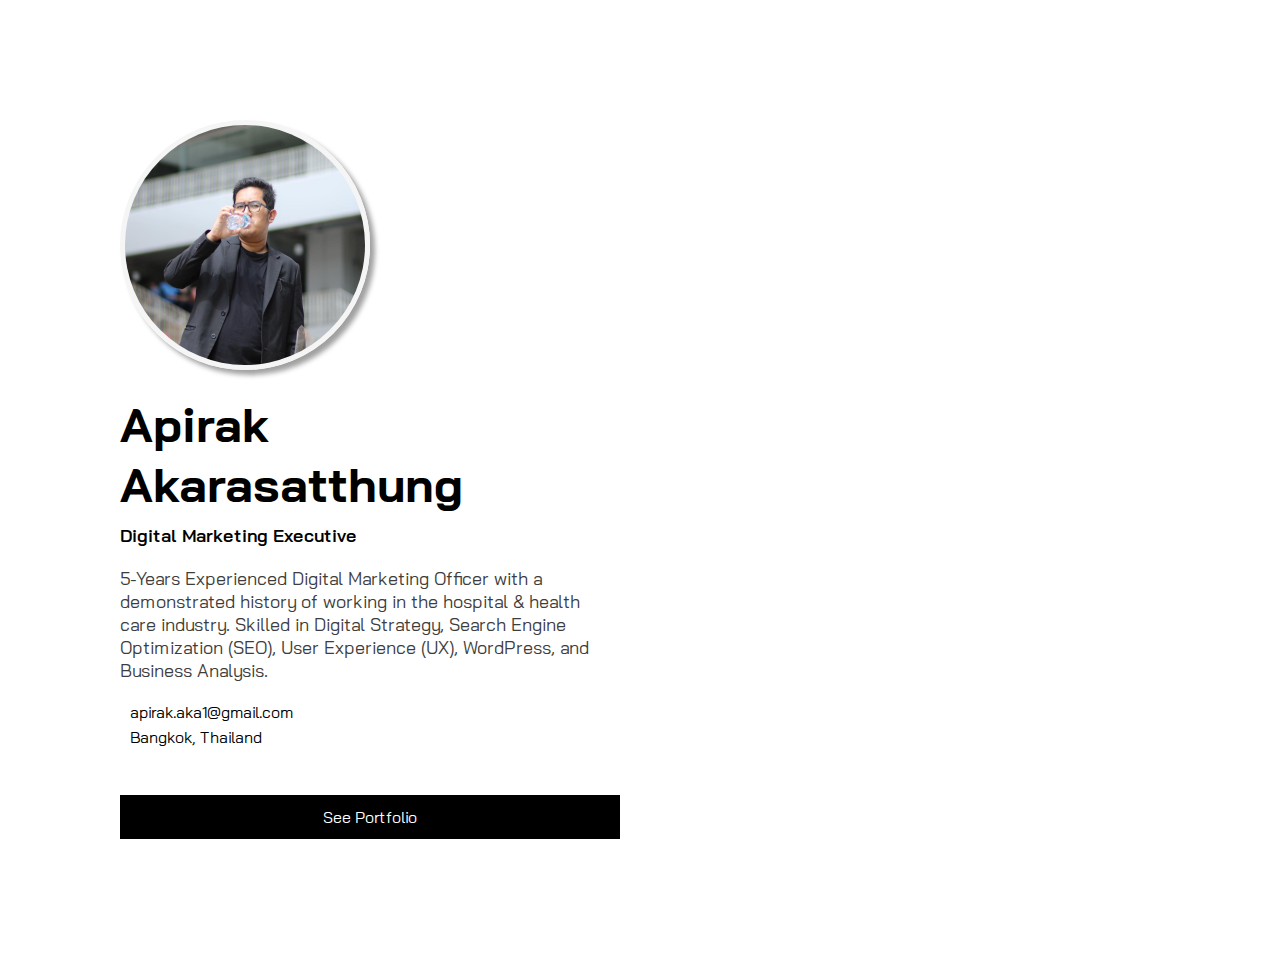
==== index.html @ 5342433a "Add files via upload" ====
<!DOCTYPE html>
<html>
    <head>
        <meta name="viewport" content="width=device-width, initial-scale=1.0" />
        <title>My Resume</title>
        <link rel="stylesheet" href="css/reset.css" />
        <link rel="stylesheet" href="css/main.css" />
        <link rel="preconnect" href="https://fonts.gstatic.com">
        <link href="https://fonts.googleapis.com/css2?family=Bai+Jamjuree:wght@300;400;500;600;700&display=swap" rel="stylesheet">
        <link rel="stylesheet" href="https://use.fontawesome.com/releases/v5.15.3/css/all.css" integrity="sha384-SZXxX4whJ79/gErwcOYf+zWLeJdY/qpuqC4cAa9rOGUstPomtqpuNWT9wdPEn2fk" crossorigin="anonymous">
    </head>
    <body>
        <div class="container">
            <div class="content">
        <img class="avatar" src="images/avatar.jpg" alt="Apirak">
        <h1 class="name">Apirak Akarasatthung</h1>
        <p class="job">Digital Marketing Executive</p>
        <p class="about">
            5-Years Experienced Digital Marketing Officer with a demonstrated history of working in the hospital & health care industry. Skilled in Digital Strategy, Search Engine Optimization (SEO), User Experience (UX), WordPress, and Business Analysis. 
        </p>
        <ul class="contact">
            <li class="contact-item"><i class="fas fa-envelope contact-icon"></i>apirak.aka1@gmail.com</li>
            <li class="contact-item"><i class="fas fa-globe-asia contact-icon"></i>Bangkok, Thailand</li>
        </ul>
        <a class="button" href="work.html">See Portfolio</a>
            </div>
    </div>
    </body>
</html>
---- css/main.css ----
.container {
  background: linear-gradient(
      to right,
      rgba(255, 255, 255, 1),
      rgba(255, 255, 255, 0.95),
      rgba(255, 255, 255, 0.5)
    ),
    url("https://images.unsplash.com/photo-1498050108023-c5249f4df085?ixlib=rb-1.2.1&ixid=MXwxMjA3fDB8MHxwaG90by1wYWdlfHx8fGVufDB8fHw%3D&auto=format&fit=crop&w=1952&q=80");
  background-repeat: no-repeat;
  background-size: cover;
  background-position: bottom;
  min-height: 100vh;
  padding: 120px;
}

@media screen and (max-width: 768px) {
  .container {
    padding: 48px;
  }
}

.content {
  max-width: 500px;
}

body {
  font-family: "Bai Jamjuree", sans-serif;
}

.avatar {
  width: 250px;
  margin-bottom: 20px;
  border-radius: 50%;
  box-shadow: 5px 5px 5px 0px rgb(161, 161, 161);
  border: solid 5px whitesmoke;
}
.name {
  font-size: 48px;
  text-transform: capitalize;
  font-weight: 700;
  margin-bottom: 10px;
}

@media screen and (max-width: 768px) {
  .name {
    font-size: 36px;
  }
}

.job {
  font-size: 18px;
  font-weight: 600;
  margin-bottom: 20px;
}

.about {
  font-size: 18px;
  font-weight: 400;
  color: #3d3d3d;
  margin-bottom: 20px;
}

.contact {
  margin-bottom: 48px;
}

.contact-item {
  margin-bottom: 5px;
}

.contact-icon {
  margin-right: 10px;
  width: 16px;
}

.button {
  display: block;
  width: 100%;
  background-color: black;
  color: white;
  padding: 12px 20px;
  text-align: center;
  text-decoration: none;
}

.button:hover {
  background-color: whitesmoke;
  color: #3d3d3d;
}

.title {
  font-size: 60px;
  text-align: center;
  font-weight: 700;
  margin-bottom: 20px;
}

.portfolio-item {
  margin: 10px 0px;
}
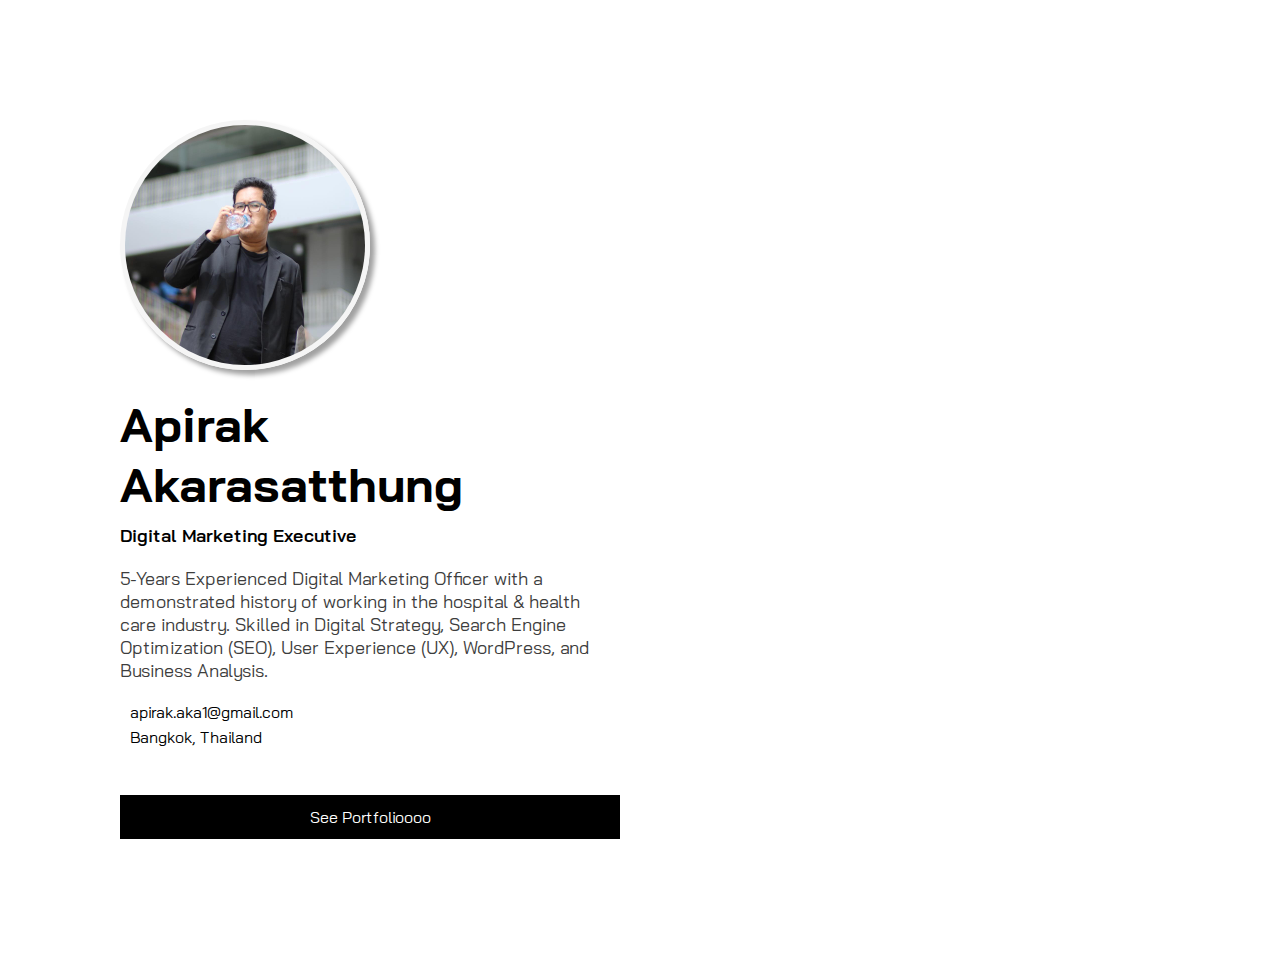
==== commit 19b3e7c9: "Update index.html" ====
--- a/index.html
+++ b/index.html
@@ -22,7 +22,7 @@
             <li class="contact-item"><i class="fas fa-envelope contact-icon"></i>apirak.aka1@gmail.com</li>
             <li class="contact-item"><i class="fas fa-globe-asia contact-icon"></i>Bangkok, Thailand</li>
         </ul>
-        <a class="button" href="work.html">See Portfolio</a>
+        <a class="button" href="work.html">See Portfolioooo</a>
             </div>
     </div>
     </body>
--- a/css/main.css
+++ b/css/main.css
@@ -97,4 +97,5 @@
 
 .portfolio-item {
   margin: 10px 0px;
+  width: auto;
 }
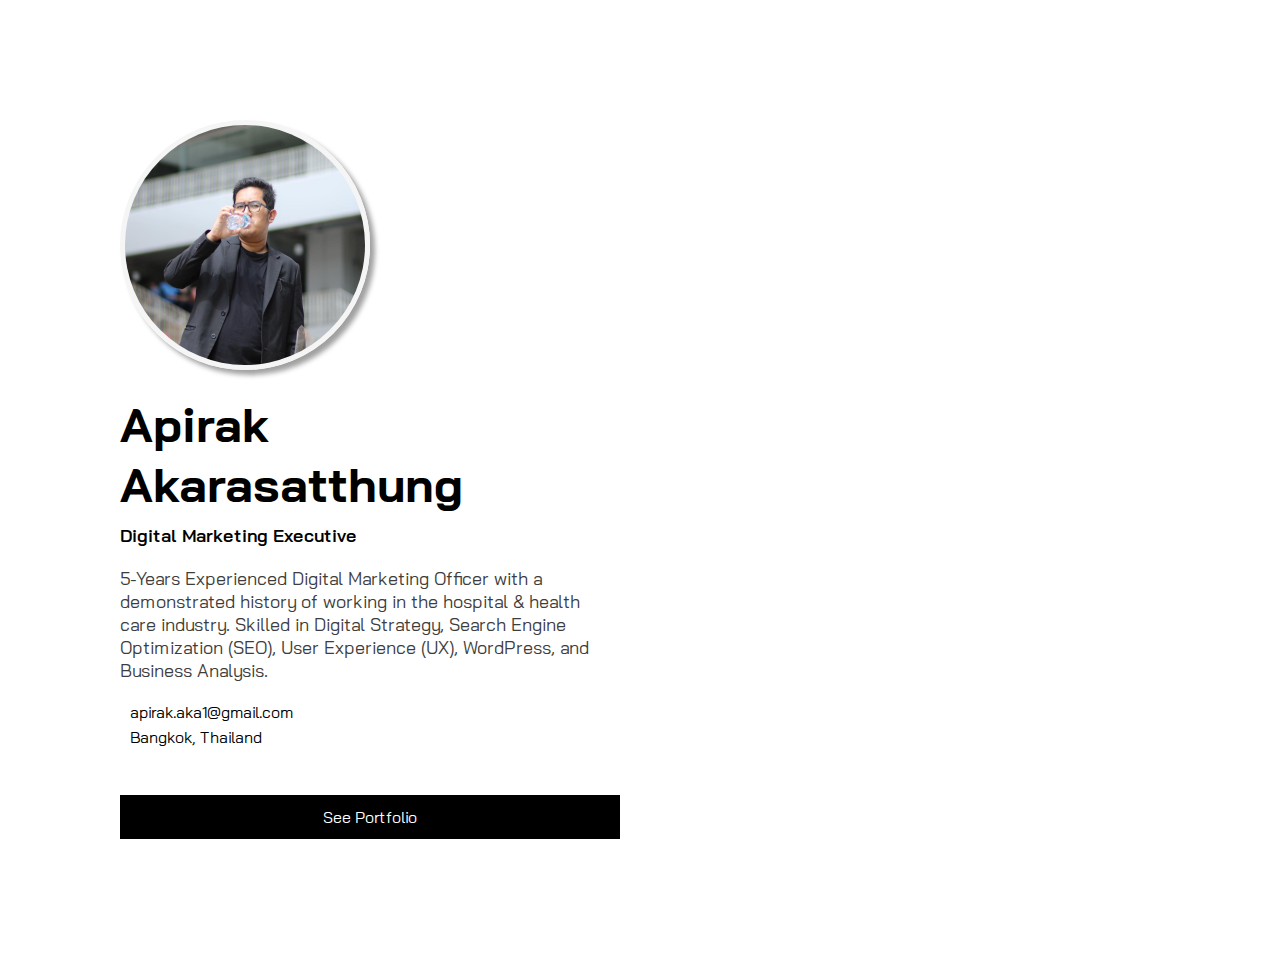
==== commit c7ac6989: "Update Index.html" ====
--- a/index.html
+++ b/index.html
@@ -22,7 +22,7 @@
             <li class="contact-item"><i class="fas fa-envelope contact-icon"></i>apirak.aka1@gmail.com</li>
             <li class="contact-item"><i class="fas fa-globe-asia contact-icon"></i>Bangkok, Thailand</li>
         </ul>
-        <a class="button" href="work.html">See Portfolioooo</a>
+        <a class="button" href="work.html">See Portfolio</a>
             </div>
     </div>
     </body>
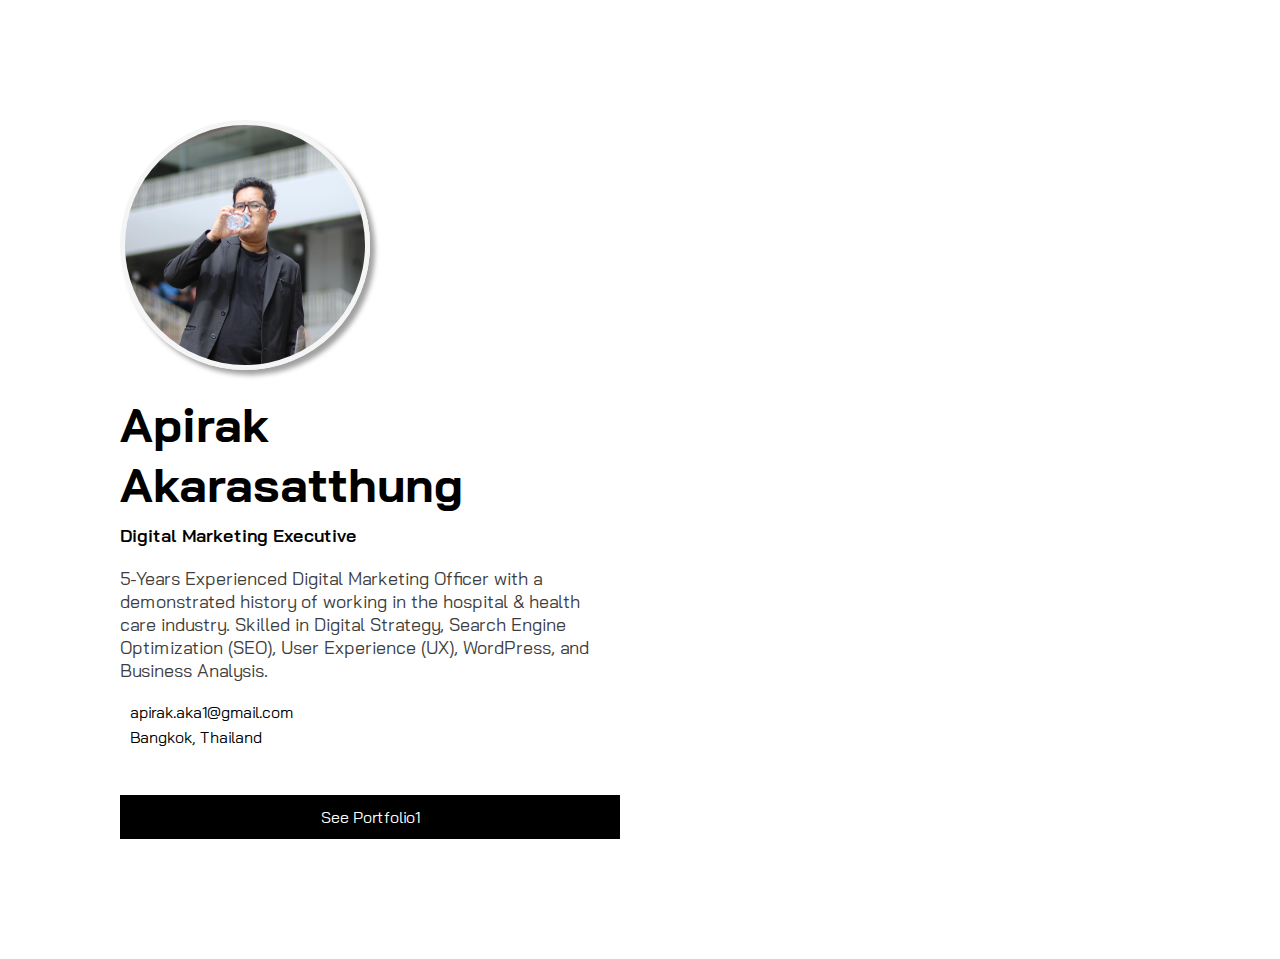
==== commit ab745a12: "Edit" ====
--- a/index.html
+++ b/index.html
@@ -22,7 +22,7 @@
             <li class="contact-item"><i class="fas fa-envelope contact-icon"></i>apirak.aka1@gmail.com</li>
             <li class="contact-item"><i class="fas fa-globe-asia contact-icon"></i>Bangkok, Thailand</li>
         </ul>
-        <a class="button" href="work.html">See Portfolio</a>
+        <a class="button" href="work.html">See Portfolio1</a>
             </div>
     </div>
     </body>
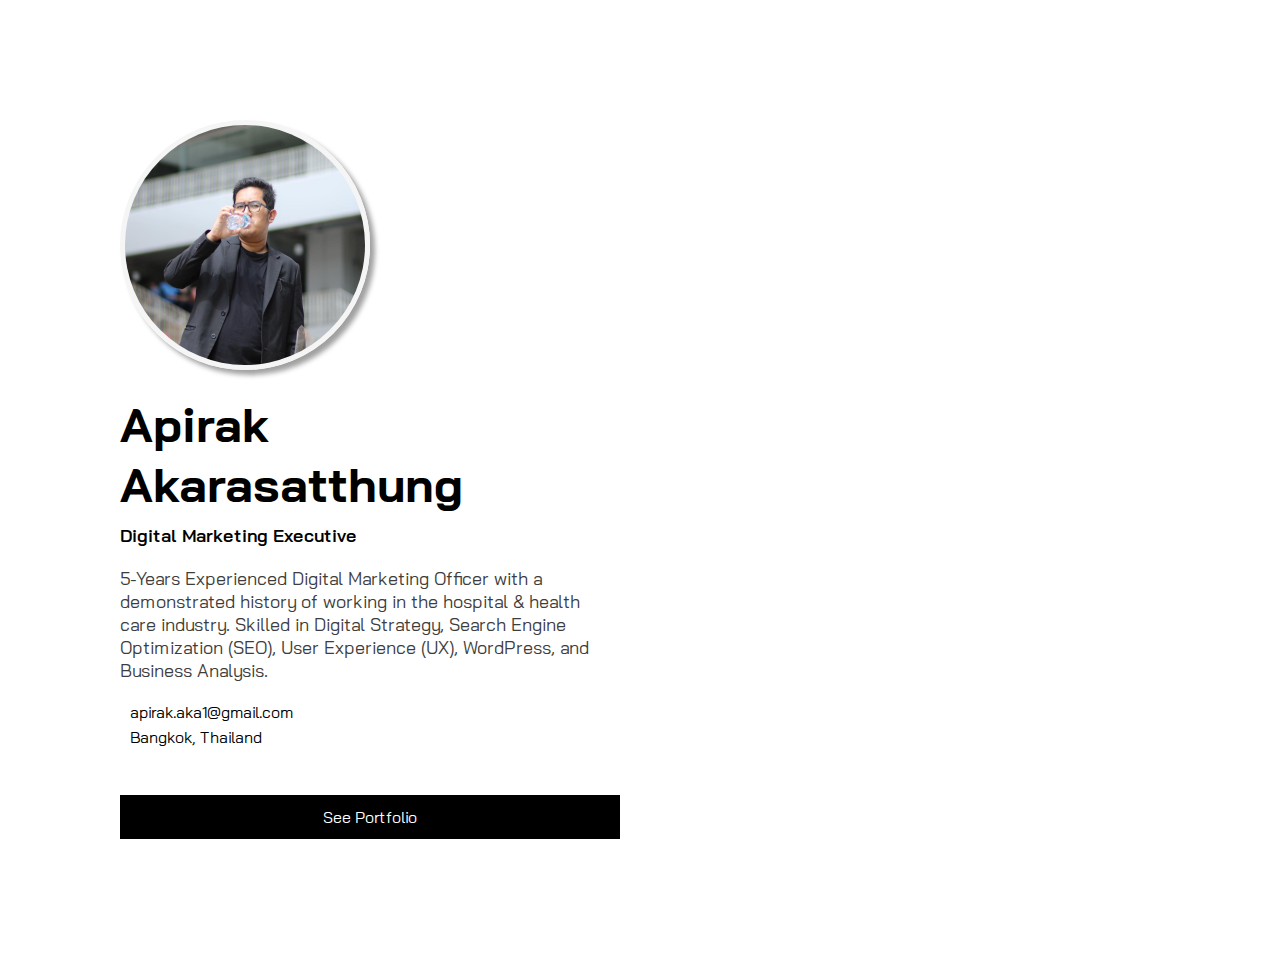
==== commit 95314e61: "Edit Test" ====
--- a/index.html
+++ b/index.html
@@ -22,7 +22,7 @@
             <li class="contact-item"><i class="fas fa-envelope contact-icon"></i>apirak.aka1@gmail.com</li>
             <li class="contact-item"><i class="fas fa-globe-asia contact-icon"></i>Bangkok, Thailand</li>
         </ul>
-        <a class="button" href="work.html">See Portfolio1</a>
+        <a class="button" href="work.html">See Portfolio</a>
             </div>
     </div>
     </body>
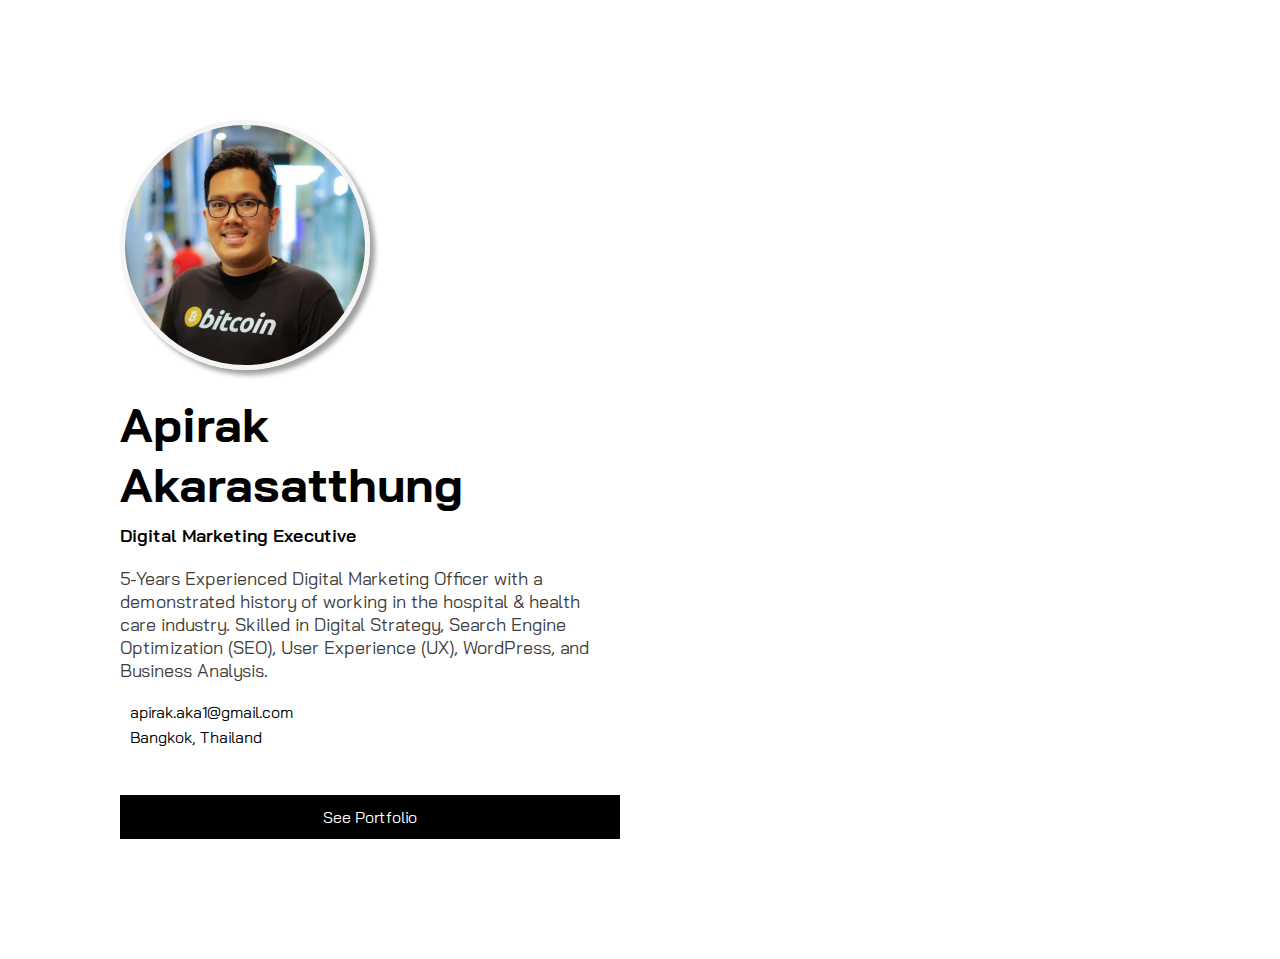
==== commit 81eddd92: "Update with Image" ====
--- a/index.html
+++ b/index.html
@@ -12,7 +12,7 @@
     <body>
         <div class="container">
             <div class="content">
-        <img class="avatar" src="images/avatar.jpg" alt="Apirak">
+        <img class="avatar" src="images/avatar2023.jpg" alt="Apirak">
         <h1 class="name">Apirak Akarasatthung</h1>
         <p class="job">Digital Marketing Executive</p>
         <p class="about">
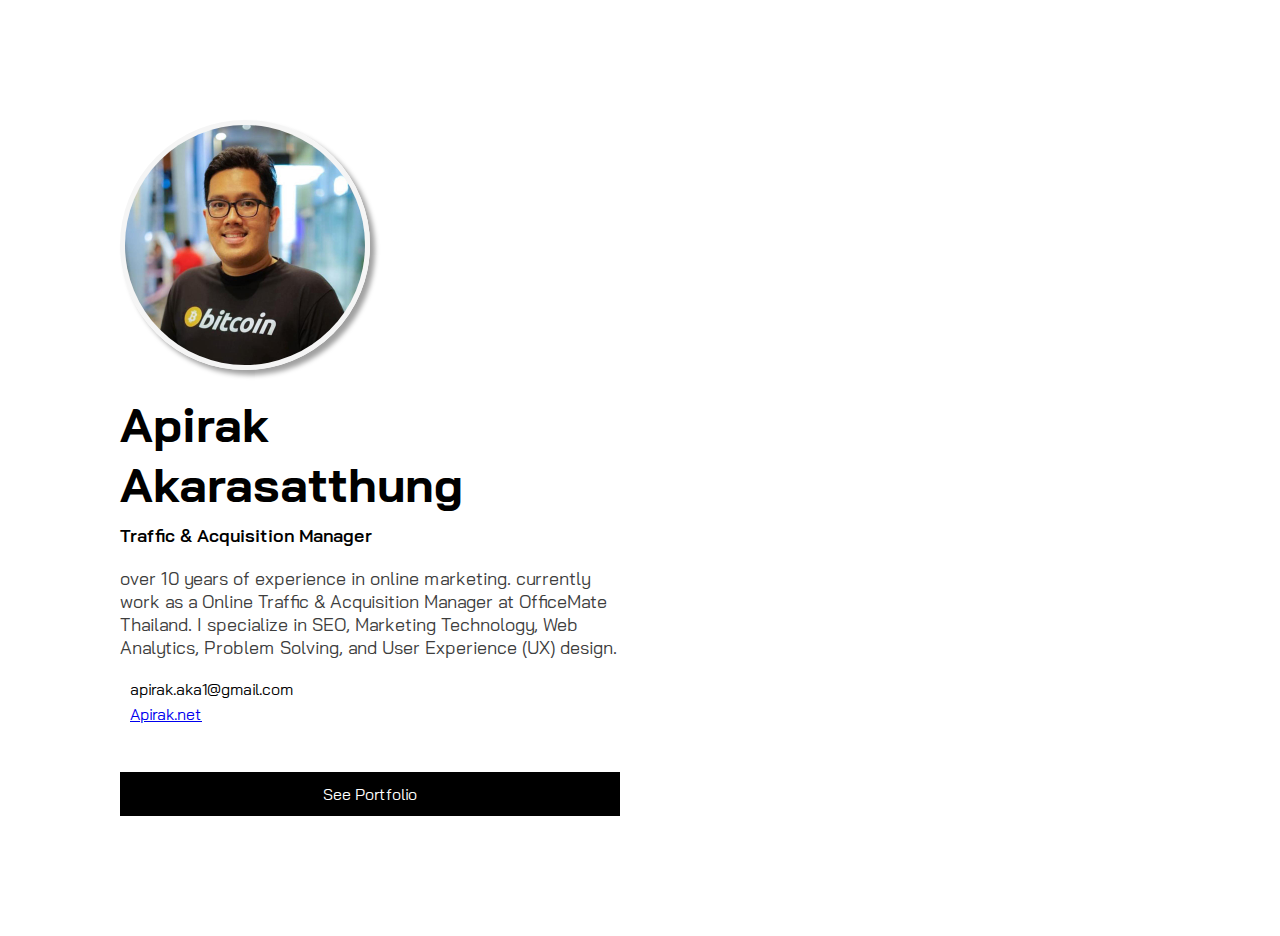
==== commit 5afb7b67: "Update Profile & Contact" ====
--- a/index.html
+++ b/index.html
@@ -14,13 +14,13 @@
             <div class="content">
         <img class="avatar" src="images/avatar2023.jpg" alt="Apirak">
         <h1 class="name">Apirak Akarasatthung</h1>
-        <p class="job">Digital Marketing Executive</p>
+        <p class="job">Traffic & Acquisition Manager</p>
         <p class="about">
-            5-Years Experienced Digital Marketing Officer with a demonstrated history of working in the hospital & health care industry. Skilled in Digital Strategy, Search Engine Optimization (SEO), User Experience (UX), WordPress, and Business Analysis. 
+            over 10 years of experience in online marketing. currently work as a Online Traffic & Acquisition Manager at OfficeMate Thailand. I specialize in SEO, Marketing Technology, Web Analytics, Problem Solving, and User Experience (UX) design.  
         </p>
         <ul class="contact">
             <li class="contact-item"><i class="fas fa-envelope contact-icon"></i>apirak.aka1@gmail.com</li>
-            <li class="contact-item"><i class="fas fa-globe-asia contact-icon"></i>Bangkok, Thailand</li>
+            <li class="contact-item"><i class="fas fa-globe-asia contact-icon"></i><a href="https://apirak.net">Apirak.net</a></li>
         </ul>
         <a class="button" href="work.html">See Portfolio</a>
             </div>
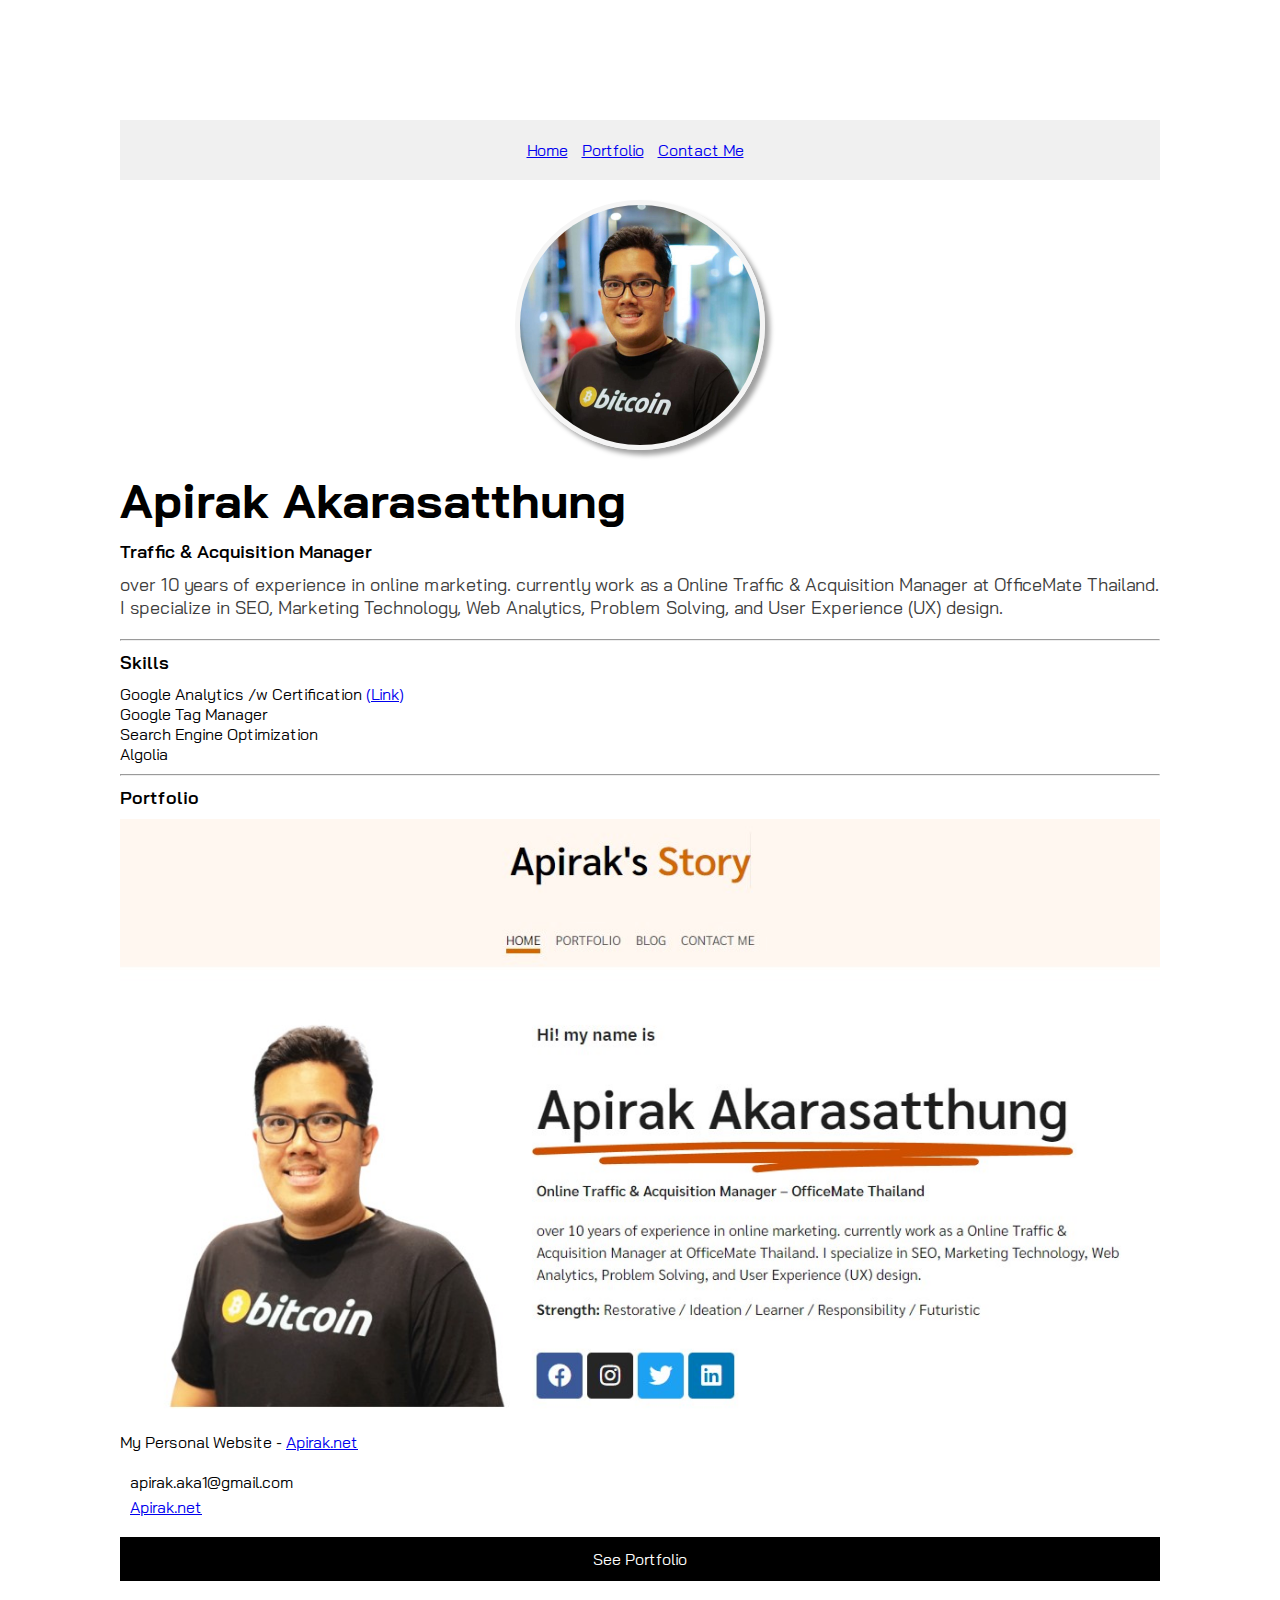
==== commit 104b391d: "Update Personal Portfolio - Week1 Dev Init" ====
--- a/index.html
+++ b/index.html
@@ -12,17 +12,34 @@
     <body>
         <div class="container">
             <div class="content">
-        <img class="avatar" src="images/avatar2023.jpg" alt="Apirak">
-        <h1 class="name">Apirak Akarasatthung</h1>
-        <p class="job">Traffic & Acquisition Manager</p>
-        <p class="about">
-            over 10 years of experience in online marketing. currently work as a Online Traffic & Acquisition Manager at OfficeMate Thailand. I specialize in SEO, Marketing Technology, Web Analytics, Problem Solving, and User Experience (UX) design.  
-        </p>
-        <ul class="contact">
-            <li class="contact-item"><i class="fas fa-envelope contact-icon"></i>apirak.aka1@gmail.com</li>
-            <li class="contact-item"><i class="fas fa-globe-asia contact-icon"></i><a href="https://apirak.net">Apirak.net</a></li>
-        </ul>
-        <a class="button" href="work.html">See Portfolio</a>
+                <div class="header">
+                    <a href="#" class="submenu">Home</a>
+                    <a href="#" class="submenu">Portfolio</a>
+                    <a href="#" class="submenu">Contact Me</a>
+                </div>
+                <img class="avatar" src="images/avatar2023.jpg" alt="Apirak">
+                <h1 class="name">Apirak Akarasatthung</h1>
+                <h2 class="job">Traffic & Acquisition Manager</h2>
+                <p class="about">
+                    over 10 years of experience in online marketing. currently work as a Online Traffic & Acquisition Manager at OfficeMate Thailand. I specialize in SEO, Marketing Technology, Web Analytics, Problem Solving, and User Experience (UX) design.  
+                </p>
+                <hr>
+                <h2 class="skill">Skills</h2>
+                <ul>
+                    <li>Google Analytics /w Certification <a href="https://skillshop.exceedlms.com/student/award/nmmLjstKA9KCdDQyv1A1qR9Z">(Link)</a></li>
+                    <li>Google Tag Manager</li>
+                    <li>Search Engine Optimization</li>
+                    <li>Algolia</li>
+                </ul>
+                <hr>
+                <h2 class="portfolio">Portfolio</h2>
+                <a href="https://apirak.net"><img src="images/apirak-website.jpg" alt="Apirak.net Website"></a>
+                <p>My Personal Website - <a href="https://apirak.net">Apirak.net</a></p>
+                <ul class="contact">
+                    <li class="contact-item"><i class="fas fa-envelope contact-icon"></i>apirak.aka1@gmail.com</li>
+                    <li class="contact-item"><i class="fas fa-globe-asia contact-icon"></i><a href="https://apirak.net">Apirak.net</a></li>
+                </ul>
+                <a class="button" href="work.html">See Portfolio</a>
             </div>
     </div>
     </body>
--- a/css/main.css
+++ b/css/main.css
@@ -19,10 +19,6 @@
   }
 }
 
-.content {
-  max-width: 500px;
-}
-
 body {
   font-family: "Bai Jamjuree", sans-serif;
 }
@@ -33,6 +29,9 @@
   border-radius: 50%;
   box-shadow: 5px 5px 5px 0px rgb(161, 161, 161);
   border: solid 5px whitesmoke;
+  display: block;
+  margin-left: auto;
+  margin-right: auto;
 }
 .name {
   font-size: 48px;
@@ -47,10 +46,10 @@
   }
 }
 
-.job {
+.job, .skill, .portfolio {
   font-size: 18px;
   font-weight: 600;
-  margin-bottom: 20px;
+  margin-bottom: 10px;
 }
 
 .about {
@@ -61,7 +60,7 @@
 }
 
 .contact {
-  margin-bottom: 48px;
+  margin: 20px 0px;
 }
 
 .contact-item {
@@ -99,3 +98,20 @@
   margin: 10px 0px;
   width: auto;
 }
+
+.submenu {
+  margin-right: 10px;
+}
+
+.header {
+  padding: 20px 0px;
+  margin-bottom: 20px;
+  text-align: center;
+  background: #f0f0f0;
+  color: white;
+}
+
+hr {
+  margin: 10px 0px;
+}
+}